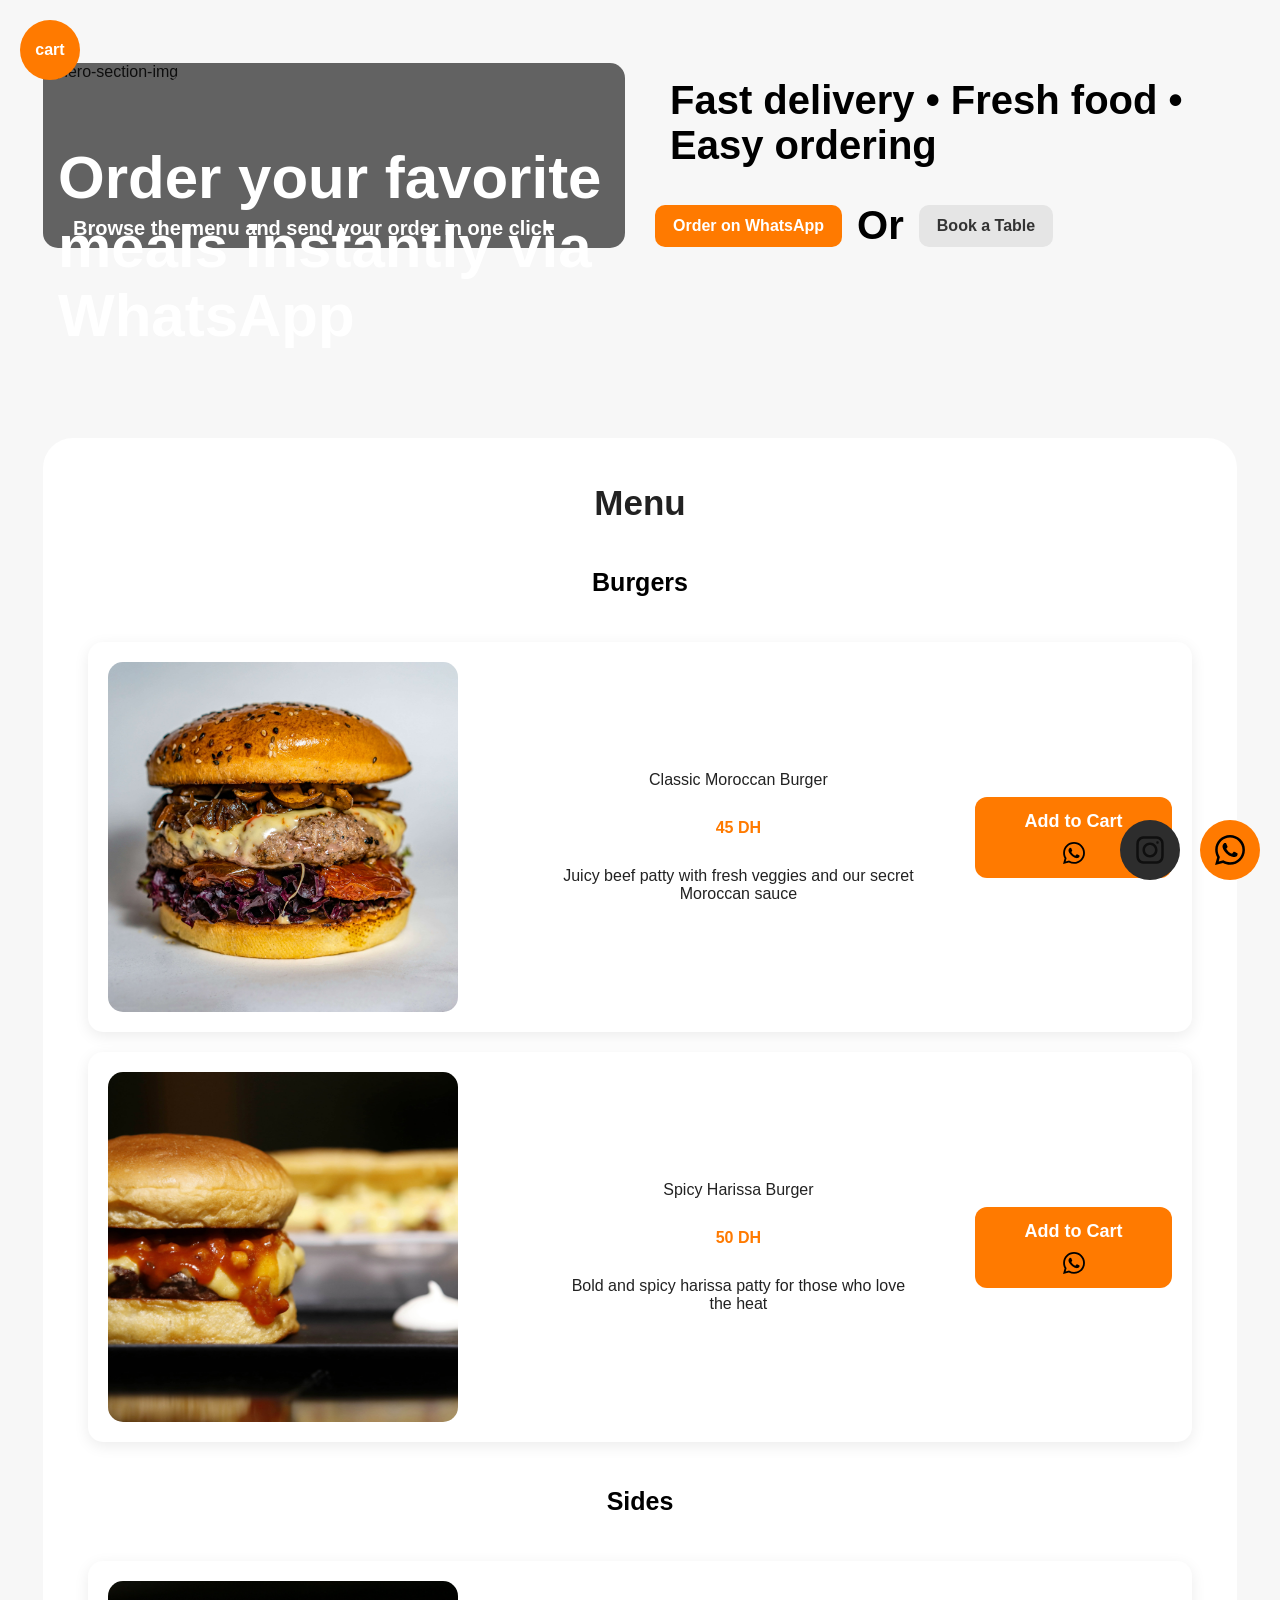
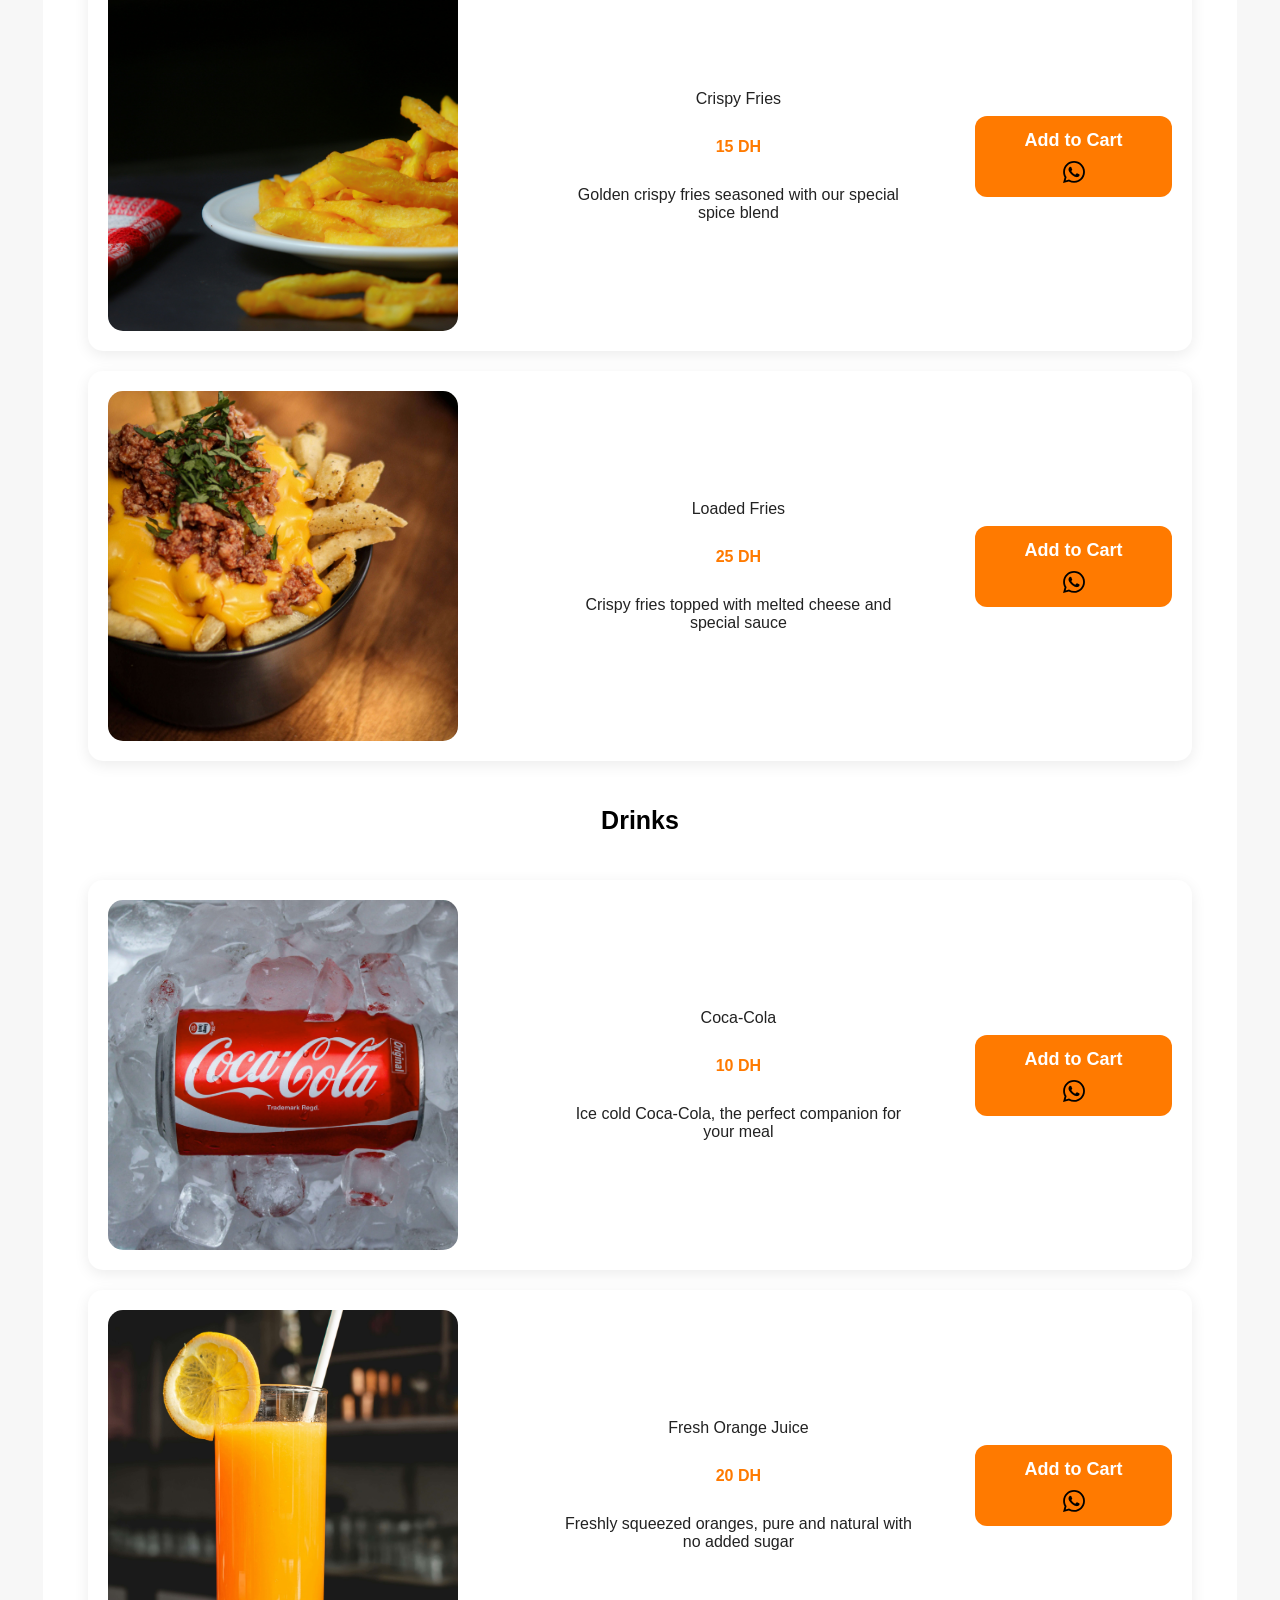
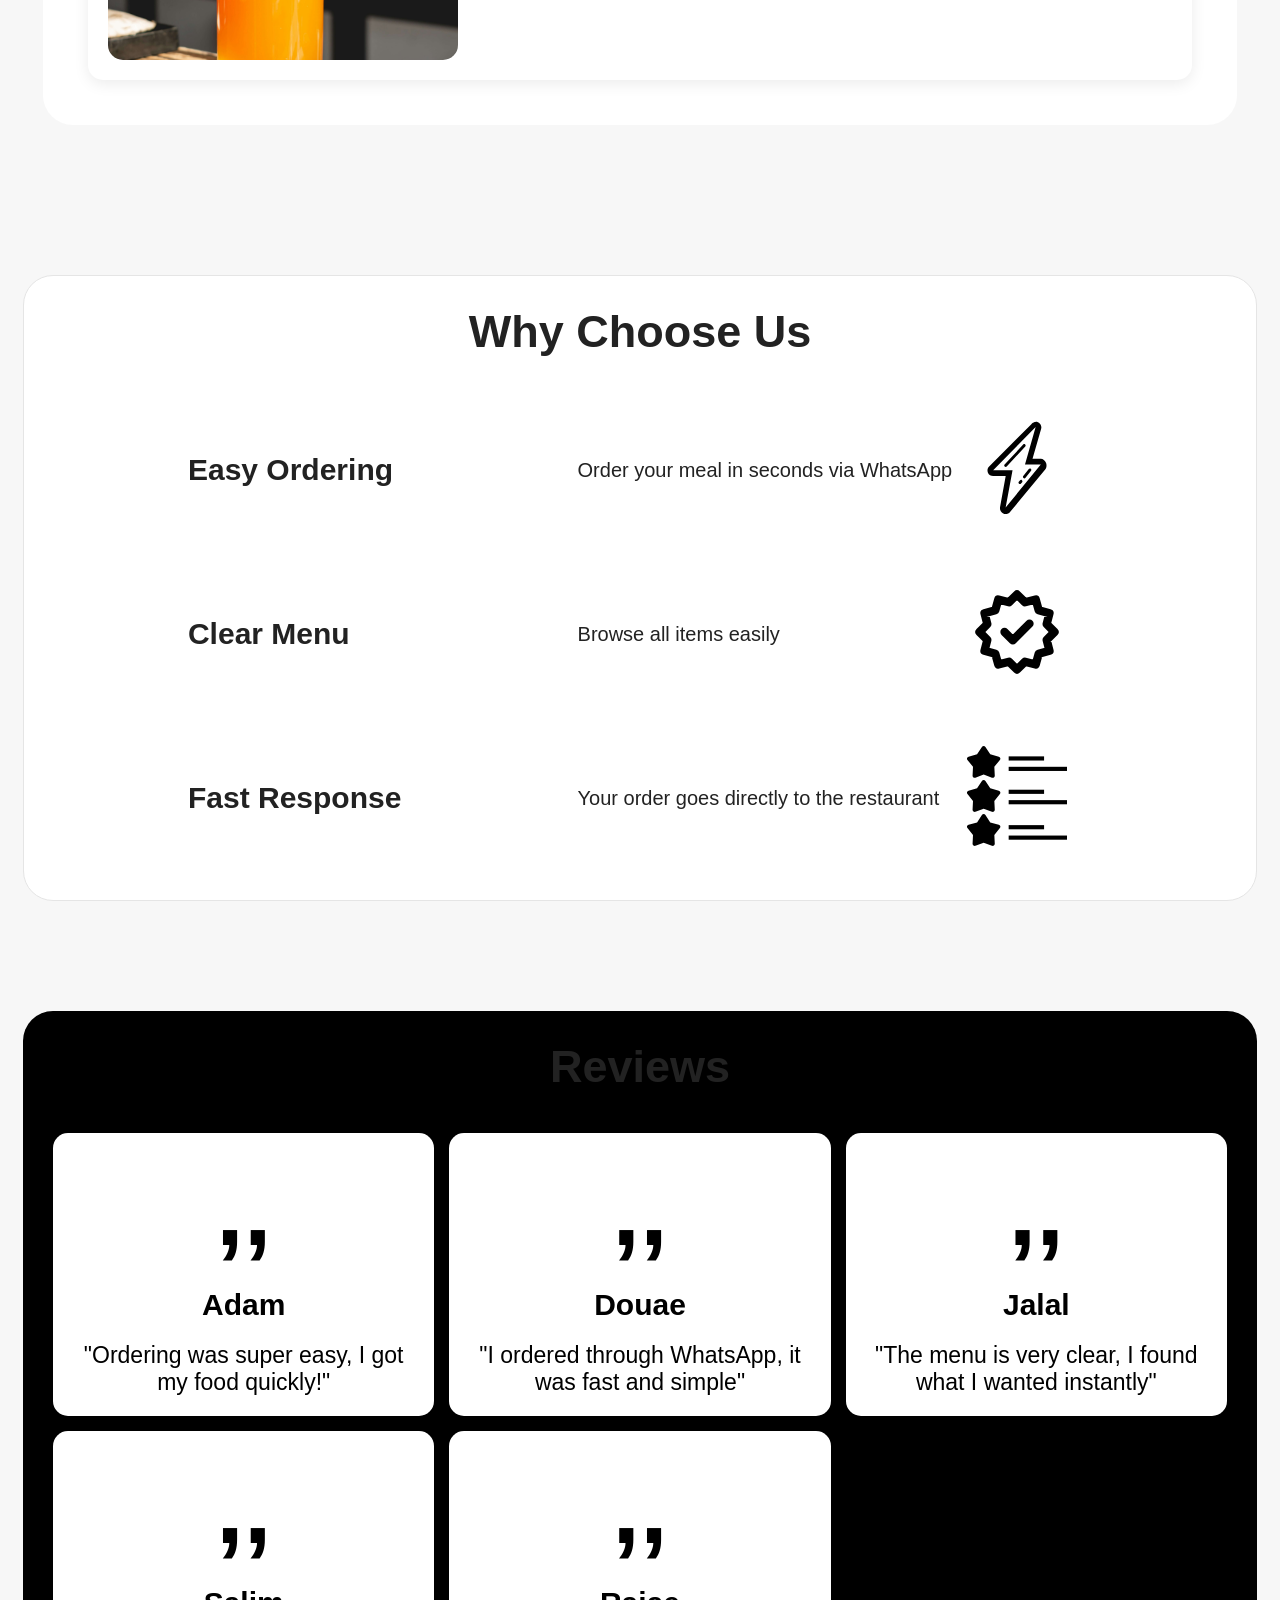
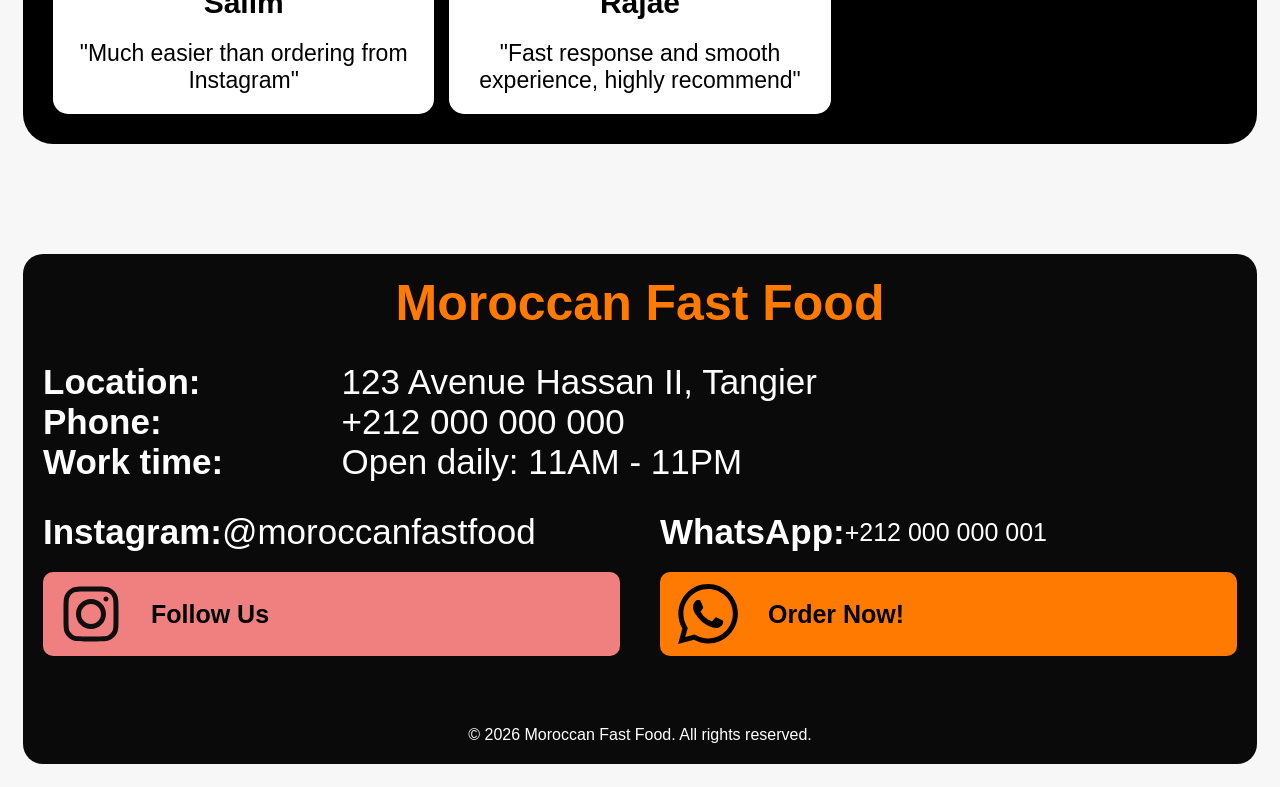
==== restaurant-ver4/index.html @ 83f4a327 "Add files via upload" ====
<!DOCTYPE html>
<html>
    <head>
        <title>Moroccan Fast Food</title>
        <meta name="viewport" content="width=device-width, initial-scale=1.0">
        <link rel="stylesheet" href="index.css">
    </head>
    <body>


        <button class="show-cart-btn">
            <span class="cart-badge">0</span>
            cart
        </button>
        <div class="cart">
            <div class="cart-title">Your Cart</div>
            <div class="to-Order-recipes"></div>
            <div class="total-price"></div>
            <button class="order-cart-on-wa">Order Now via WhatsApp</button>
            <button class="close-cart-btn">X</button>
        </div>


        <section class="hero-section">
            <div class="hero-section-main">
                <img class="hero-section-img" src="images/pizza.jpg" alt="hero-section-img">
                <div class="dark-opacity"></div>
                <div class="main-title">Order your favorite meals instantly via WhatsApp</div>
                <div class="hero-subtitle">Browse the menu and send your order in one click</div>
            </div>
            <div class="hero-section-ordering">
                <div class="hero-section-order-now">Fast delivery &#8226; Fresh food &#8226; Easy ordering</div>
                <div class="ordering-options">
                    <button class="order-on-wha">Order on WhatsApp</button>
                    <div class="or-option">Or</div>
                    <button class="book-table">Book a Table</button>
                </div>
            </div>
        </section>

        <section class="main-menu">
            <div class="menu-loading">
                <div>Loading Menu...</div>
            </div>
            <div class="menu">
                <div class="menu-title">Menu</div>
                <div class="burgers">
                    <p class="submenu-title-burgers">Burgers</p>
                    <div class="burgers-recipes"></div>
                </div>
                <div class="sides">
                    <p class="submenu-title-sides">Sides</p>
                    <div class="sides-recipes"></div>
                </div>
                <div class="drinks">
                    <p class="submenu-title-drinks">Drinks</p>
                    <div class="drinks-recipes"></div>
                </div>
            </div>
        </section>

        <section class="why-us">
            <div class="why-us-title">Why Choose Us</div>
            <div class="features">
                <div class="feature">
                    <div class="reason">Easy Ordering</div>
                    <div class="reason-description">Order your meal in seconds via WhatsApp</div>
                    <div class="reason-icon"><img src="svgs/flash-svgrepo-com.svg" class="reason-svg"></div>
                </div>
                <div class="feature">
                    <div class="reason">Clear Menu</div>
                    <div class="reason-description">Browse all items easily</div>
                    <div class="reason-icon"><img src="svgs/certificate-check-svgrepo-com.svg" class="reason-svg"></div>
                </div>
                <div class="feature">
                    <div class="reason">Fast Response</div>
                    <div class="reason-description">Your order goes directly to the restaurant</div>
                    <div class="reason-icon"><img src="svgs/rating-rate-svgrepo-com.svg" class="reason-svg"></div>
                </div>
            </div>
        </section>

        <section class="rating-section">
            <div class="rating-section-title">Reviews</div>
            <div class="ratings">
                <div class="rating">
                    <div class="rating-icon">,,</div>
                    <div class="rating-owner">Adam</div>
                    <div class="rating-itself">"Ordering was super easy, I got my food quickly!"</div>
                </div>
                <div class="rating">
                    <div class="rating-icon">,,</div>
                    <div class="rating-owner">Douae</div>
                    <div class="rating-itself">"I ordered through WhatsApp, it was fast and simple"</div>
                </div>
                <div class="rating">
                    <div class="rating-icon">,,</div>
                    <div class="rating-owner">Jalal</div>
                    <div class="rating-itself">"The menu is very clear, I found what I wanted instantly"</div>
                </div>
                <div class="rating">
                    <div class="rating-icon">,,</div>
                    <div class="rating-owner">Salim</div>
                    <div class="rating-itself">"Much easier than ordering from Instagram"</div>
                </div>
                <div class="rating">
                    <div class="rating-icon">,,</div>
                    <div class="rating-owner">Rajae</div>
                    <div class="rating-itself">"Fast response and smooth experience, highly recommend"</div>
                </div>
            </div>
        </section>

        <footer class="footer">
            <div class="footer-brand">Moroccan Fast Food</div>
            
            <div class="footer-contact">
                <div class="location"><div><strong>Location:</strong></div> <div>123 Avenue Hassan II, Tangier</div></div>
                <div class="phone"><div><strong>Phone:</strong></div> <div>+212 000 000 000</div></div>
                <div class="work-time"><div><strong>Work time:</strong></div> <div>Open daily: 11AM - 11PM</div></div>
            </div>

            <div class="footer-social">
                <div class="insta">
                    <div class="insta-link"><div><strong>Instagram:</strong></div> <div>@moroccanfastfood</div></div>
                    <button class="insta-btn">
                        <div class="social-container">
                            <img class="footer-svg" src="svgs/instagram-svgrepo-com.svg">
                            <div class="footer-motivation-message">Follow Us</div>
                        </div>
                    </button>
                </div>
                <div class="wha">
                    <div class="wha-number"><div><strong>WhatsApp:</strong></div> <div class="wha-text-num">+212 000 000 001</div></div>
                    <button class="order-on-wha wha-footer-btn">
                        <div class="social-container">
                            <img class="footer-svg" src="svgs/whatsapp-glyph-black-logo-svgrepo-com.svg">
                             <div class="footer-motivation-message">Order Now!</div>
                        </div>
                    </button>
                </div>
            </div>

            <div class="footer-copy">© 2026 Moroccan Fast Food. All rights reserved.</div>
        </footer>

        <button class="floating-wa"><img class="wha-svg" src="svgs/whatsapp-glyph-black-logo-svgrepo-com.svg"></button>
        <button class="floating-insta"><img class="insta-svg" src="svgs/instagram-svgrepo-com.svg"></button>
        <script src="index.js" type="module"></script>
    </body>
</html>
---- restaurant-ver4/index.css ----
body {
    font-family: Verdana, Geneva, Tahoma, sans-serif;
    display: flex;
    flex-direction: column;
    gap: 50px;
    background-color: #f7f7f7;
    color: #222;
    padding: 15px;
}
button {
    cursor: pointer;
    border: none;
    border-radius: 10px;
    padding: 12px 18px;
    font-size: 16px;
    font-weight: 600;
    transition: all 0.2s ease;
}
section {
    padding: 40px 20px;
    margin-bottom: 60px;
}
.show-cart-btn {
    position: fixed;
    top: 20px;
    left: 20px;
    background-color: #ff7a00;
    padding: 15px;
    border-radius: 50%;
    width: 60px;
    height: 60px;
    display: flex;
    align-items: center;
    justify-content: center;
    border: none;
    z-index: 9999;
    cursor: pointer;
    color: white;
    transition: all 0.3s ease;
}
.cart {
    display: none;
    position: fixed;
    top: 0;
    left: 0;
    width: 320px;
    height: 100vh;
    background-color: white;
    padding: 25px;
    z-index: 9998;
    box-shadow: 4px 0 15px rgba(0,0,0,0.2);
    flex-direction: column;
    gap: 20px;
}
.cart-title {
    font-size: 28px;
    font-weight: bold;
    color: #333;
}
.to-Order-recipes {
    overflow-y: auto;
    max-height: 70%;
    display: flex;
    flex-direction: column;
    gap: 20px;
}
.added-recipe {
    display: flex;
    background-color: #f7f7f7;
    padding: 14px;
    border-radius: 12px;
    box-shadow: 0 4px 12px rgba(0, 0, 0, 0.08);
    justify-content: space-between;
    align-items: center;
    gap: 15px;
    transition: all 0.2s ease;
}
.added-recipe:hover {box-shadow: 0 2px 8px rgba(0, 0, 0, 0.2); transform: translateY(-5px);}
.added-recipe-info, .remove-btn-container {
    display: flex;
    flex-direction: row;
    gap: 4px;
}
.added-recipe-name {
    font-size: initial;
}
.added-recipe-quantity {
    color: #ff7a00;
    font-weight: bold;
}
.added-recipe-total-price {
    font-style: italic;
    font-size: 12px;
    color: #333;
}
.cart-badge {
    position: absolute;
    top: -5px;
    right: -5px;
    background-color: red;
    color: white;
    border-radius: 50%;
    width: 20px;
    height: 20px;
    font-size: 11px;
    display: flex;
    align-items: center;
    justify-content: center;
}
.remove-btn-container {flex-direction: column;}
.remove-from-cart-btn {
    background-color: #ff0000;
    color: white;
    font-size: 12px;
}
.order-cart-on-wa {
    background-color: #ff7a00;
    width: 100%;
    color: white;
}
.close-cart-btn {
    position: absolute;
    top: 15px;
    right: 15px;
}
.hero-section {
    /*max-width: max-content;*/
    display: grid;
    grid-template-columns: 1fr 1fr;
    gap: 30px;
    position: relative;
}
.dark-opacity {
    position:absolute;
    left: 0;
    top: 0;
    bottom: 0;
    right: 0;
    border: none;
    border-radius: 15px;
    background-color: black;
    opacity: 0.6;
    transition: all 0.3s ease;
}
.dark-opacity:hover {
    opacity: 0.45;
}
.hero-section-main {
    position: relative;
    max-width: 700px;
    max-height: 600px;
}
.hero-section-img {
    height: 600px;
    width: 100%;
    object-fit: cover;
    border: none;
    border-radius: 15px;
    margin: 0;
}
.main-title, .hero-subtitle {
    max-width: 95%;
    position:absolute;
    top: 80px;
    left: 15px;
    font-size: 60px;
    font-weight: 800;
    color: white;
}
.hero-subtitle {
    top: 75%;
    color: white;
    font-size: 20px;
    margin-top: 15px;
    margin-left: 15px;
}
.hero-section-ordering {
    display: flex;
    flex-direction: column;
    gap: 20px;
}
.hero-section-order-now, .or-option {
    font-size: 40px;
    font-weight: 700;
    color: black;
}
.hero-section-order-now {
    padding: 15px;
}
.ordering-options {
    display: flex;
    flex-direction: row;
    gap: 15px;
    text-align: center;
    align-items: center;
}
.order-on-wha {
    background-color: #ff7a00;
    color: white;
}
.book-table {
    background-color: #e5e5e5;
    color: #333;
}
button:hover {
    transform: translateY(-2px);
    opacity: 0.9;
}
.floating-wa, .floating-insta {
    position: fixed;
    bottom: 20px;
    right: 20px;
    background-color: #ff7a00;
    padding: 15px;
    border-radius: 50%;
    width: 60px;
    height: 60px;
    display: flex;
    align-items: center;
    justify-content: center;
    border: none;
    transition: all 0.3s ease;
}
.floating-insta {
    background-color: #2d2d2d;
    right: 100px;
}
.wha-svg, .insta-svg {
    height: 30px;
    width: 30px;
}
.menu {
    align-items: center;
    text-align: center;
    background-color: white;
    padding: 45px;
    border-radius: 30px;
}
.menu-title {
    font-weight: 700;
    font-size: 35px;
    color: black;
}
.menu-loading {
    display: flex;
    align-items: center;
    justify-content: center;
    text-align: center;
    font-size: 40px;
    font-weight: bold;
}
.recipe-cards {
    display: grid;
    grid-template-columns: 2fr 2fr 1fr;
    border: none;
    padding: 20px;
    border-radius: 20px;
    gap: 40px;
    align-items: center;
    text-align: center;
    background-color: white;
    border-radius: 15px;
    padding: 20px;
    box-shadow: 0 4px 15px rgba(0, 0, 0, 0.08);
    transition: all 0.3s ease;
}
.recipe-cards:hover {
    transform: translateY(-10px);
    box-shadow: 0px 5px 5px rgba(0, 0, 0, 0.2);
}
.recipe-card {
    display: flex;
    flex-direction: column;
    align-items: center;
    text-align: center;
    gap: 30px;
    border: none;
    padding: 20px;
    border-radius: 20px;
}
.burgers, .sides, .drinks, .menu, .drinks-recipes, .sides-recipes, .burgers-recipes {
    display: flex;
    flex-direction: column;
    gap: 20px;
}
.submenu-title-burgers, .submenu-title-sides, .submenu-title-drinks {
    color: black;
    font-weight: bold;
    font-size: 25px;
    text-align: center;
}
.order-from-recipe-link {
    padding: 14px;
    border-radius: 12px;
    border: none;
    background-color: #ff7a00;
    color: white;
    font-size: 18px;
    font-weight: 700;
    display: flex;
    flex-direction: column;
    align-items: center;
    text-align: center;
    gap: 10px;
    transition: all 0.2s ease;
}
.order-from-recipe-link img {
    width: 22px;
    height: 22px;
}
.order-from-recipe-link:hover {
    transform: translateY(-3px) scale(1.03);
    box-shadow: 0 8px 20px rgba(255, 122, 0, 0.4);
}
.recipe-btn-container {
    display: grid;
    grid-template-columns: 1fr;
    align-items: center;
}
.recipe-img {
    height: 350px;
    width: 350px;
    object-fit: cover;
    border-radius: 15px;
}
.recipe-price {
    color: #ff7a00;
    font-weight: bold;
}
.why-us-title, .rating-section-title {
    font-weight: 800;
    font-size: 45px;
}
.menu-title, .why-us-title, .rating-section-title {color: #222;}
.rating-section-title {margin-bottom: 40px;}
.why-us, .rating-section {
    display: flex;
    flex-direction: column;
    gap: 40px;
    align-items: center;
    background-color: white;
    padding: 30px;
    border-radius: 30px;
}
.why-us {background-color: #ffffff; border: 1px solid #e5e5e5;}
.rating-section {color: black;}
.features {
    display: flex;
    flex-direction: column;
    gap: 20px;
}
.feature {
    background-color: #49a149;
    display: grid;
    grid-template-columns: 3fr 3fr 1fr;
    gap: 15px;
    padding: 20px;
    border-radius: 20px;
    transition: all 0.3s ease;
}
.feature:hover {
    transform: translateY(-5px);
}
.reason {
    font-weight: 600;
    font-size: 30px;
    display: flex;
    text-align: justify;
    align-items: center;
}
.reason-description {
    display: flex;
    align-items: center;
    text-align: justify;
    font-size: 20px;
}
.rating-section {
    gap: 0;
    background-color: black;
    color: white;
}
.reason-svg {
    height: 100px;
    width: 100px;
}
.ratings {
    display: grid;
    grid-template-columns: 1fr 1fr 1fr;
    align-items: center;
    gap: 15px;
}
.rating {
    display: flex;
    flex-direction: column;
    gap: 20px;
    color: black;
    transition: all 0.2s ease;
}
.rating:hover {
    transform: translateY(-4px);
}
.rating-icon {
    height: fit-content;
    font-weight: 900;
    font-size: 100px;
    font-family:'Lucida Sans', 'Lucida Sans Regular', 'Lucida Grande', 'Lucida Sans Unicode', Geneva, Verdana, sans-serif
}
.rating-owner {
    font-weight: 600;
    font-size: 30px;
}
.rating-itself {
    font-size: 23px;
    font-weight: 500;
}
.rating-icon, .rating-itself, .rating-owner {
    text-align: center;
}
.feature, .rating {
    background-color: white;
    border-radius: 15px;
    padding: 20px;
}
footer {
    background-color: #0a0a0a;
    padding: 20px;
    border-radius: 20px;
    display: flex;
    flex-direction: column;
    gap: 30px;
}
.footer-brand {
    color: #ff7a00;
    font-size: 50px;
    font-weight: 700;
    text-align: center;
}
.location, .phone, .work-time, .wha-number, .insta-link {
    display: grid;
    grid-template-columns: 1fr 3fr;
    color: white;
    font-size: 40px;
    text-align: justify;
}
.footer-social {
    display: grid;
    grid-template-columns: 1fr 1fr;
    gap: 40px;
}
.social-container {
    display: flex;
    align-items: center;
    font-weight: bold;
    gap: 30px;
}
.insta, .wha {
    display: flex;
    flex-direction: column;
    gap: 20px;
}
.insta-link, .wha-number {
    align-items: center;
}
.wha-text-num {
    font-size: 30px;
}
.insta-btn {
    background-color: lightcoral;
    transition: all 0.3s ease;
}
.wha-footer-btn {
    transition: all 0.3s ease;
}
.insta-btn:hover, .wha-footer-btn:hover {
    transform: translateY(-5px);
}
.footer-copy {
    color: white;
    text-align: center;
    margin-top: 40px;
}
.footer-motivation-message {
    font-size: 25px;
    color: black;
}
.footer-svg {
    height: 60px;
    width: 60px;
}

@media (max-width: 1315px) {
    .wha-text-num {font-size: 25px;}
    .location, .phone, .work-time, .wha-number, .insta-link {font-size: 35px;}
}
@media (max-width: 1150px) {
    .wha-text-num {font-size: 22px;}
    .location, .phone, .work-time, .wha-number, .insta-link {font-size: 32px;}
}
@media (max-width: 1120px) {
    .hero-section-order-now {font-size: 42px;}
    .order-on-wha, .book-table {font-size: 27px;}
    .recipe-cards {grid-template-columns: 1fr 1fr;}
    .ratings {grid-template-columns: 1fr 1fr;}
    .footer-motivation-message {font-size: 25px;}
}
@media (max-width: 1095px) {
    .main-title {font-size: 55px;}
    .hero-section-img {height: 550px;}
    .hero-section-order-now {font-size: 44px;}
    .order-on-wha, .book-table {font-size: 29px;}
    .footer-motivation-message {font-size: 25px;}
    .wha-text-num {font-size: 20px;}
    .location, .phone, .work-time, .wha-number, .insta-link {font-size: 28px;}
}
@media (max-width: 1025px) {
    .main-title {font-size: 50px;}
    .hero-section-img {height: 500px;}
    .hero-section-order-now {font-size: 46px;}
    .order-on-wha, .book-table {font-size: 31px;}
    .or-option {font-size: 42px;}
    .footer-motivation-message {font-size: 25px;}
}
@media (max-width: 950px) {
    .main-title {font-size: 45px;}
    .hero-section-img {height: 450px;}
    .hero-section-order-now {font-size: 46px;}
    .order-on-wha, .book-table {font-size: 28px;}
    .or-option {font-size: 40px;}
    .footer-motivation-message {font-size: 25px;}
    .wha-text-num {font-size: 18px;}
    .location, .phone, .work-time, .wha-number, .insta-link {font-size: 25px;}
}
@media (max-width: 875px) {
    .main-title {font-size: 40px;}
    .hero-section-img {height: 430px;}
    .ratings {grid-template-columns: 1fr;}
}
@media (max-width: 860px) {
    .main-title {font-size: 35px;}
    .hero-section-img {height: 400px;}
    .wha-text-num {font-size: 15px;}
    .location, .phone, .work-time, .wha-number, .insta-link {font-size: 22px;}
}
@media (max-width: 800px) {
    .main-title {
        font-size: 55px;
        max-width: 95%;
    }
    .hero-section {grid-template-columns: 1fr;}
    .hero-section-img {
        height: 100%;
        width: 100%;
    }
    .hero-section-order-now {padding: 0;}
    .recipe-cards {grid-template-columns: 1fr; gap: 15px;}
    .menu {padding: 40px;}
    .recipe-img {width: 100%; height: 250px;}
    .recipe-card {gap: 10px;}
    .reason {font-size: 25px;}
    .reason-description {font-size: 18px;}
}
@media (max-width: 765px) {
    .wha-text-num {font-size: 13px;}
    .location, .phone, .work-time, .wha-number, .insta-link {font-size: 18px;}
    .footer-motivation-message {font-size: 20px;}
    .footer-svg {
        height: 45px;
        width: 45px;
    }
}
@media (max-width: 740px) {
    .main-title {font-size: 50px;}
}
@media (max-width: 700px) {
    .feature {
        grid-template-columns: 1fr 1fr;
        gap: 25px;
    }
    .wha-text-num {font-size: 12px;}
    .location, .phone, .work-time, .wha-number, .insta-link {font-size: 15px;}
    .menu {padding: 35px;}
}
@media (max-width: 600px) {
    .main-title {font-size: 45px;}
    .footer-social {grid-template-columns: 1fr;}
    .wha-text-num {font-size: 15px;}
    .location, .phone, .work-time, .wha-number, .insta-link {font-size: 18px;}
    .menu {padding: 30px;}
}
@media (max-width: 530px) {
    .main-title {font-size: 50px;}
    .reason, .reason-description, .reason-svg {text-align: center; display: initial;}
    .feature {
        display: flex;
        flex-direction: column;
        gap: 25px;
        align-items: center;
    }
}
@media (max-width: 500px) {
    .floating-wa {
        bottom: 20;
        right: 20;
    }
    .floating-insta {
        bottom: 90px;
        right: 20px;
    }
    .menu {padding: 25px;}
}
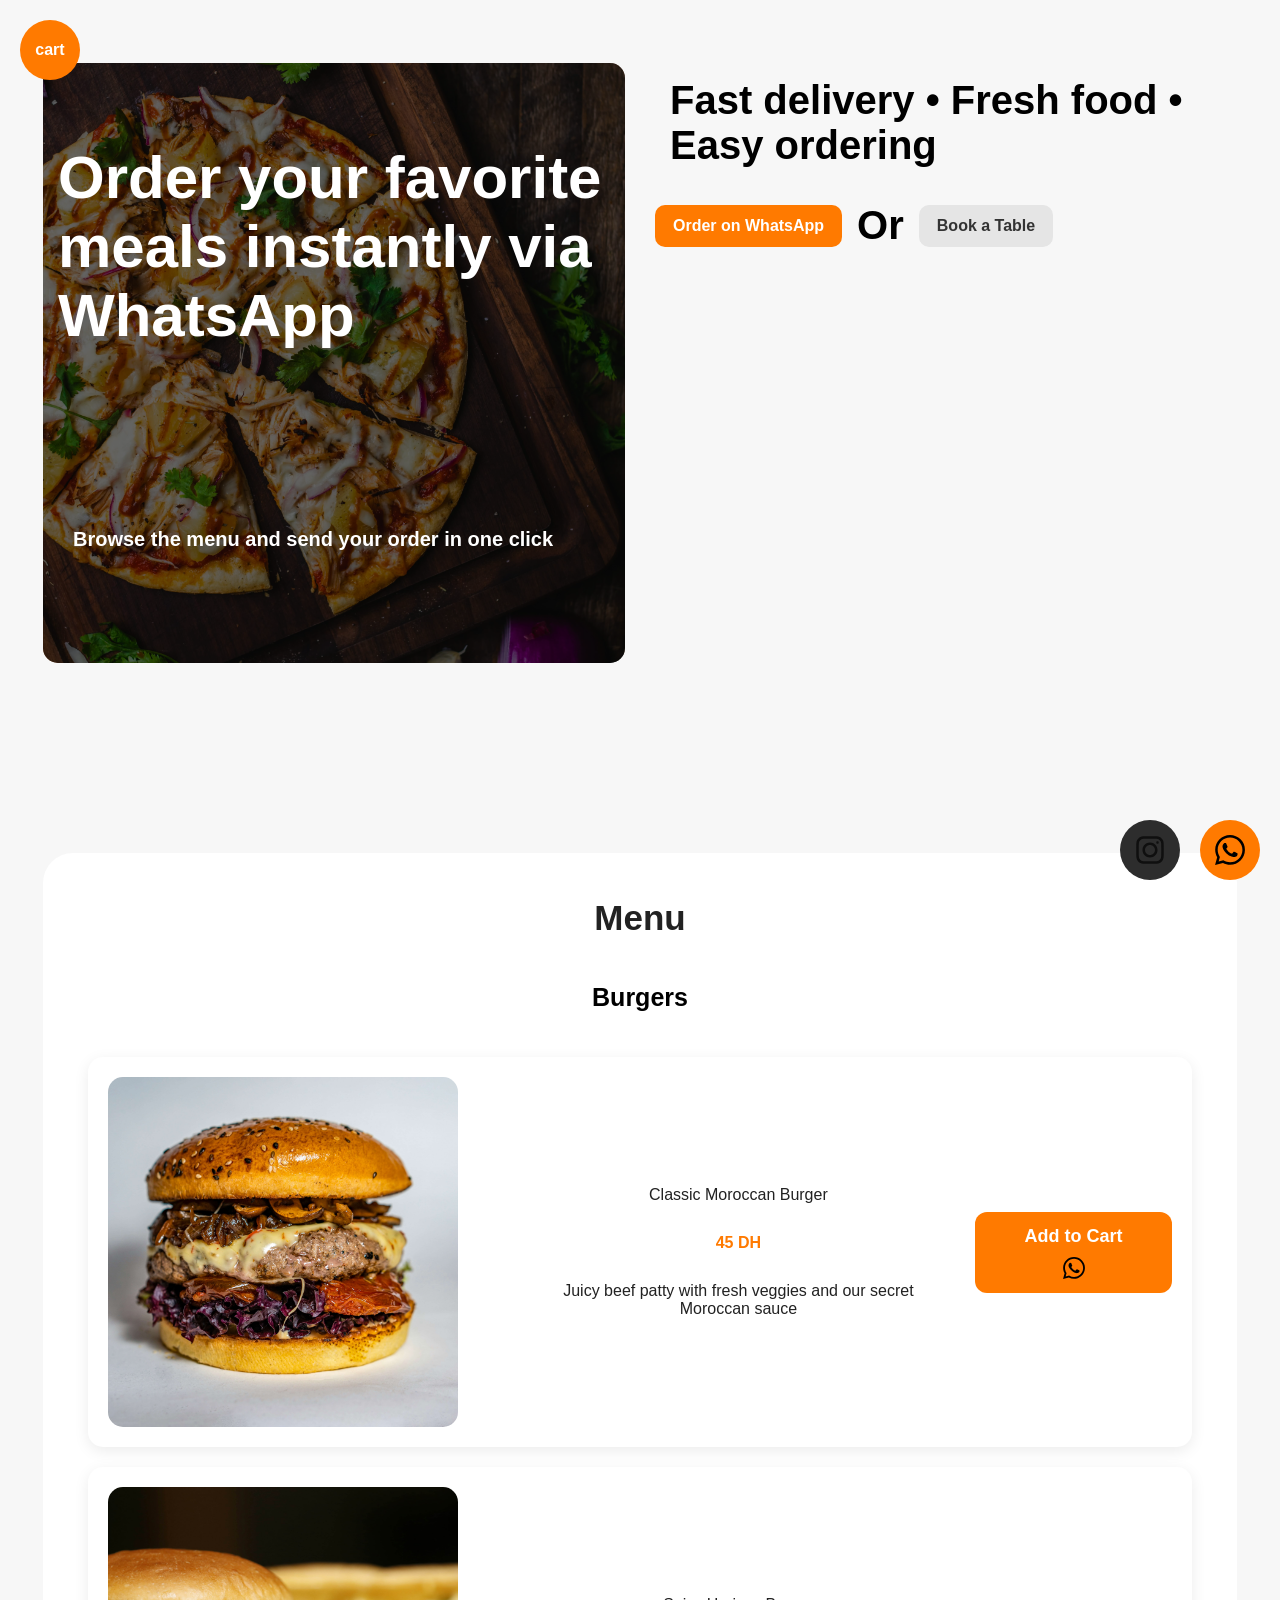
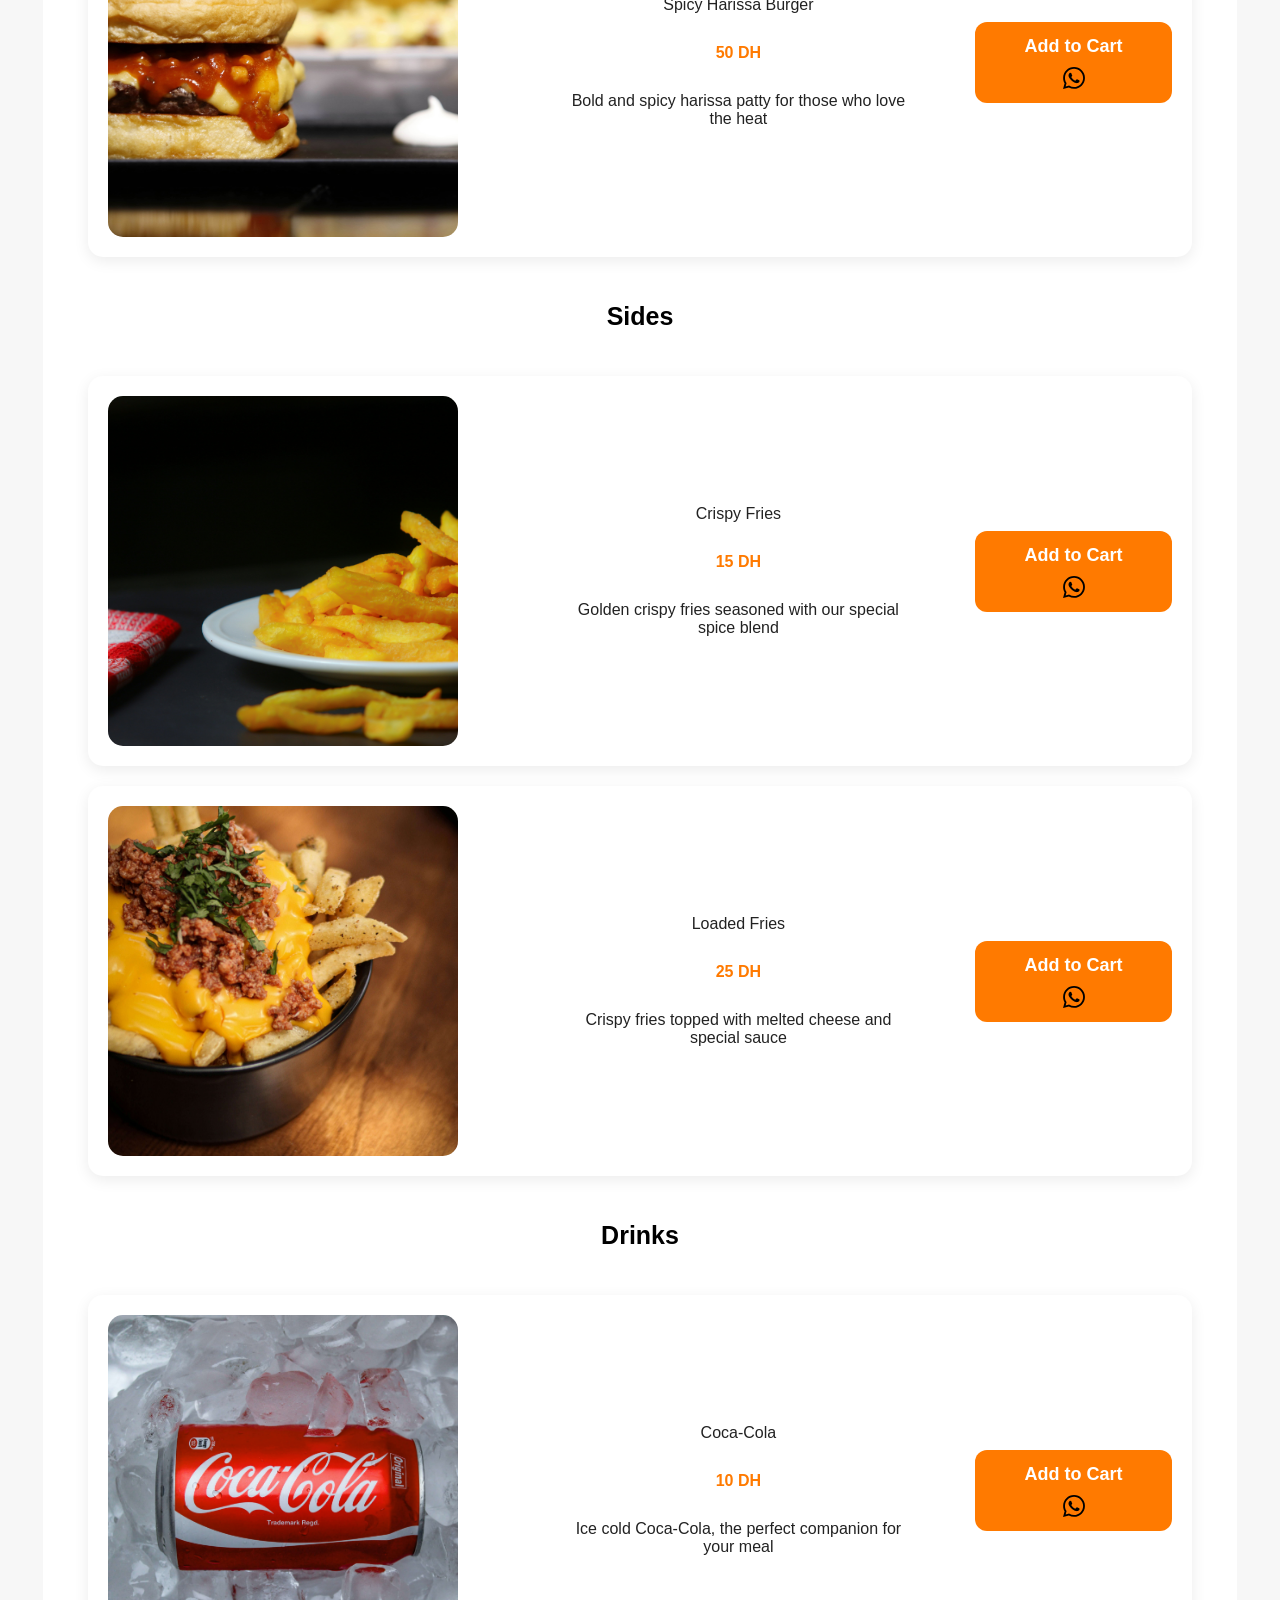
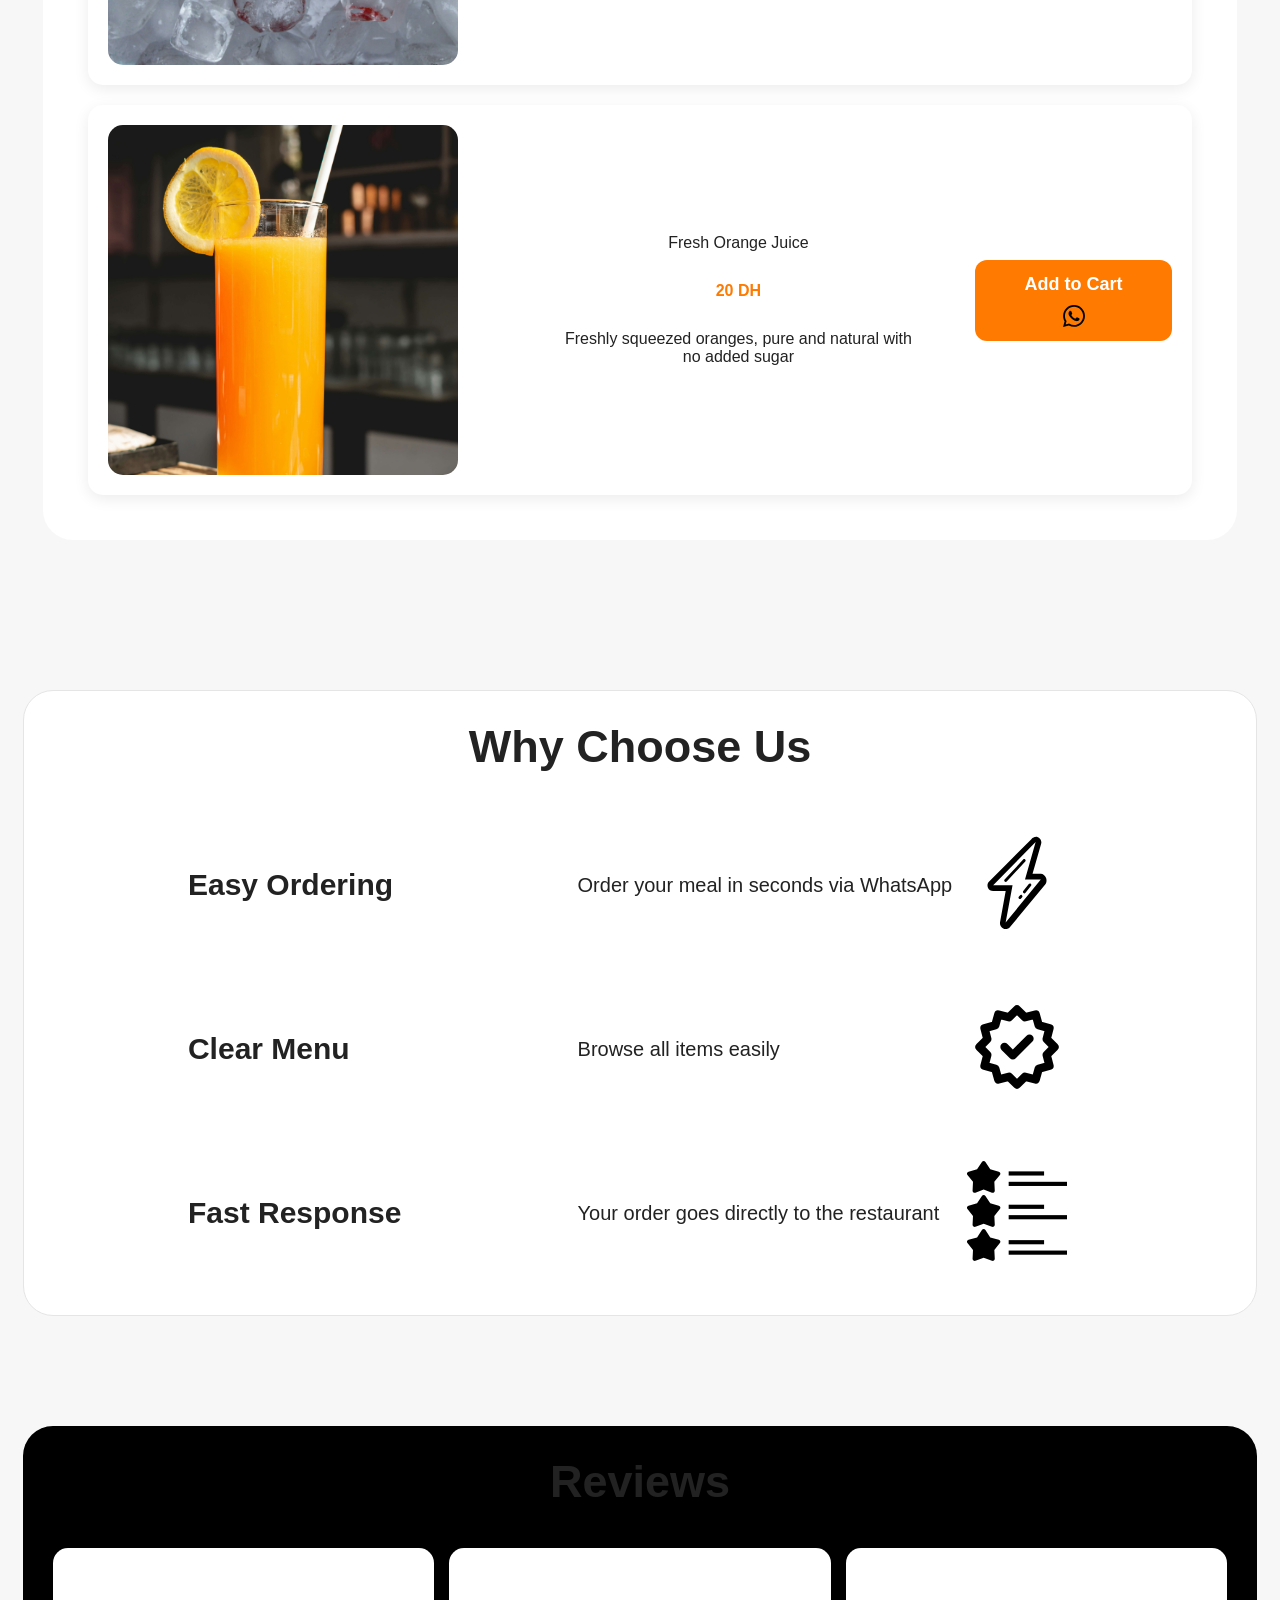
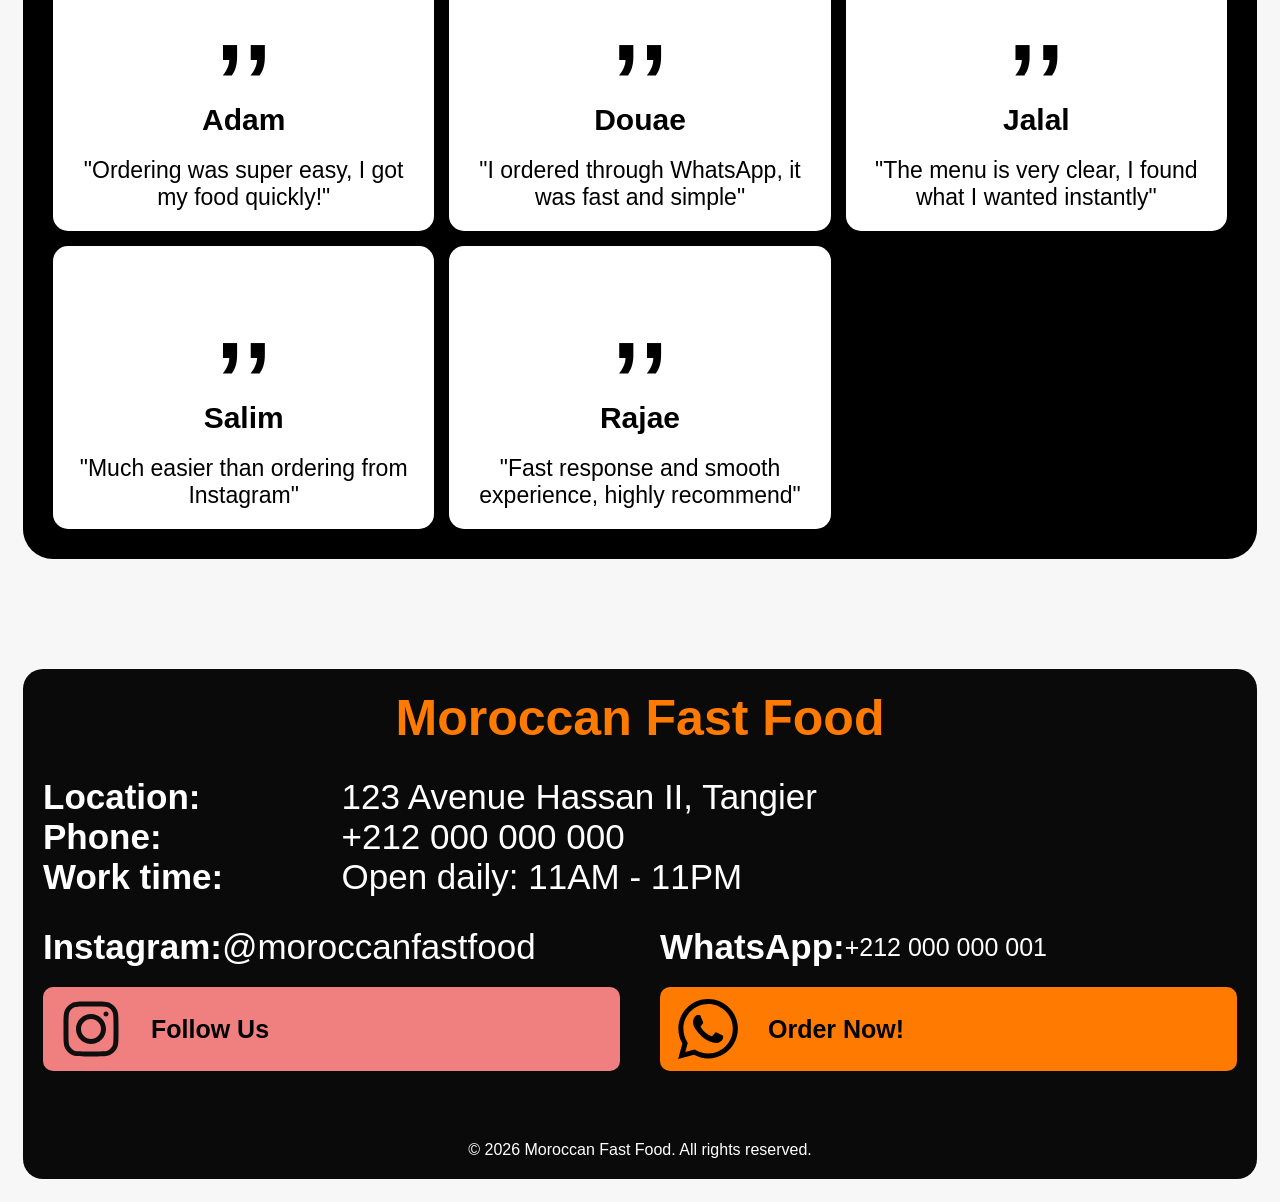
==== commit 3f8b0af3: "Update index.html" ====
--- a/restaurant-ver4/index.html
+++ b/restaurant-ver4/index.html
@@ -23,7 +23,7 @@
 
         <section class="hero-section">
             <div class="hero-section-main">
-                <img class="hero-section-img" src="images/pizza.jpg" alt="hero-section-img">
+                <img class="hero-section-img" src="tinified/pizza.jpg" alt="hero-section-img">
                 <div class="dark-opacity"></div>
                 <div class="main-title">Order your favorite meals instantly via WhatsApp</div>
                 <div class="hero-subtitle">Browse the menu and send your order in one click</div>
@@ -148,4 +148,4 @@
         <button class="floating-insta"><img class="insta-svg" src="svgs/instagram-svgrepo-com.svg"></button>
         <script src="index.js" type="module"></script>
     </body>
-</html>+</html>
